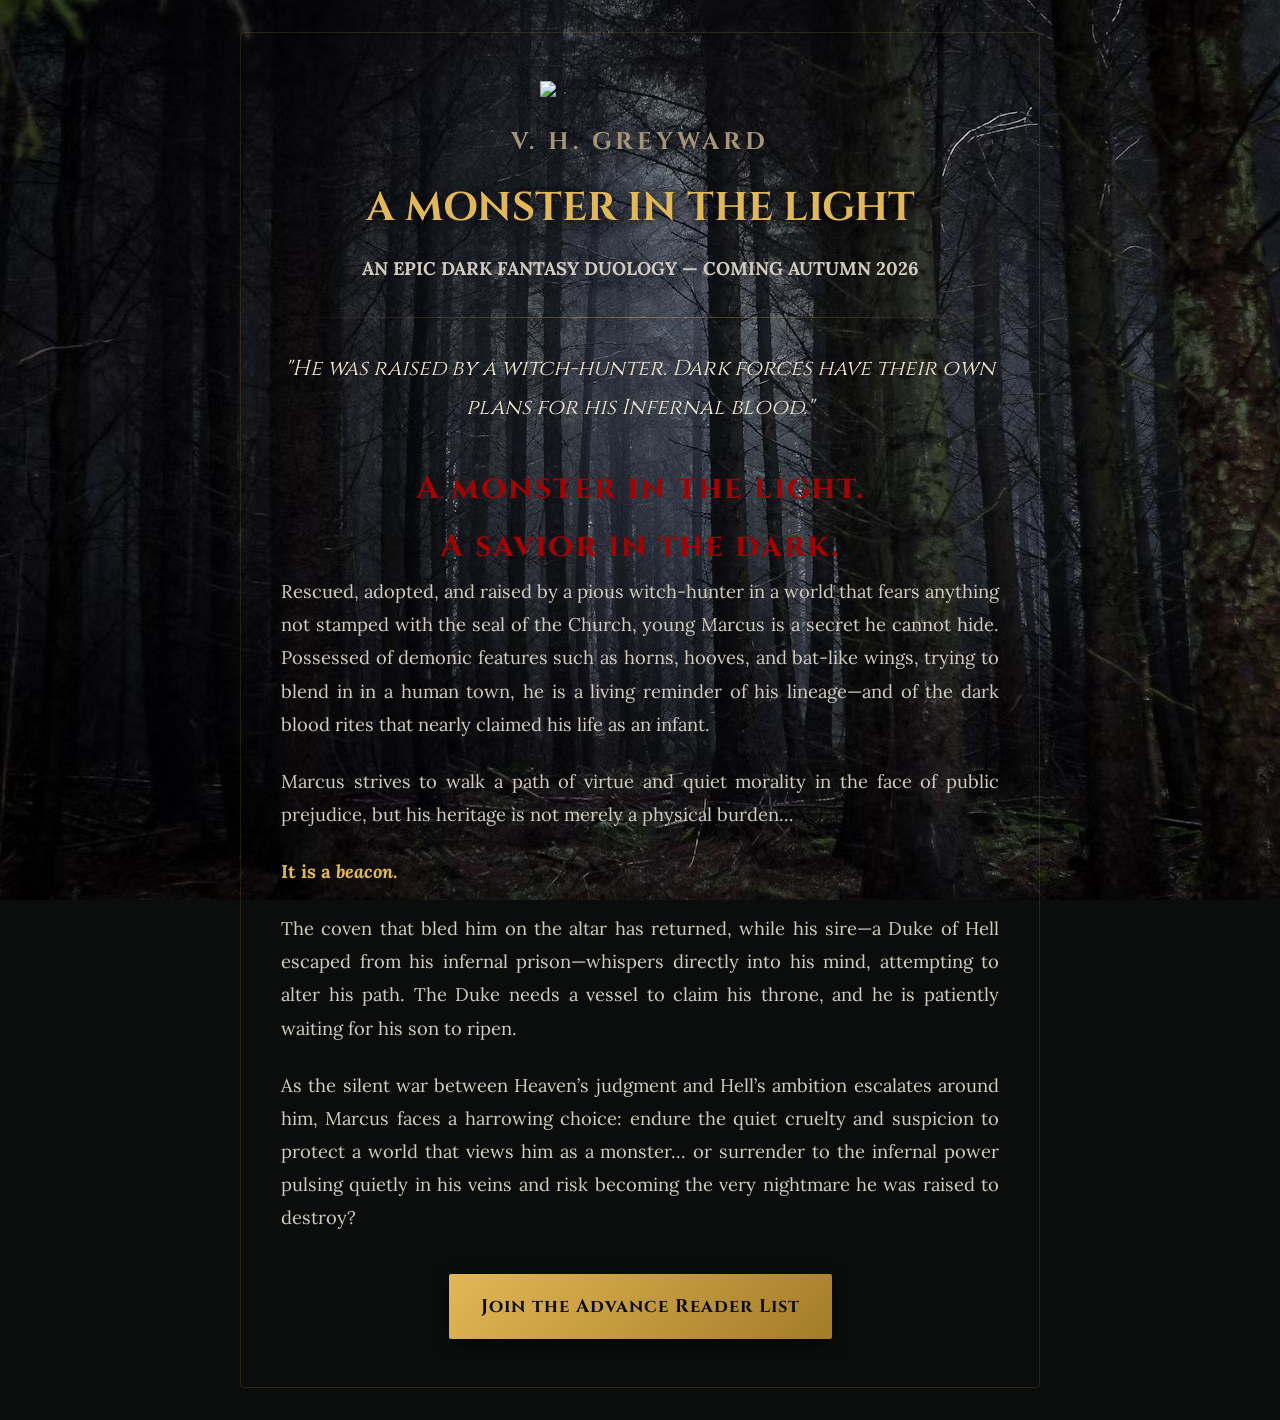
==== index.html @ 15eb82e4 "Update index.html" ====
<!DOCTYPE html>
<html lang="en">
<head>
    <meta charset="UTF-8">
    <meta name="viewport" content="width=device-width, initial-scale=1.0">
    <title>V. H. Greyward | A Monster in the Light</title>
    <link rel="stylesheet" href="style.css">
    <link rel="preconnect" href="https://fonts.googleapis.com">
    <link rel="preconnect" href="https://fonts.gstatic.com" crossorigin>
    <link href="https://fonts.googleapis.com/css2?family=Cinzel:wght@500;700&family=Lora:ital,wght@0,400;0,600;1,400&display=swap" rel="stylesheet">
</head>
<body>

    <div class="overlay"></div>

    <main class="container">
        <header class="site-header">
            <img src="images/crescent_moon.png" class="header-logo">
            <h1 class="author-name">V. H. GREYWARD</h1>
            <h2 class="book-title">A MONSTER IN THE LIGHT</h2>
            <p class="subtitle-tagline"><strong>AN EPIC DARK FANTASY DUOLOGY &mdash; COMING AUTUMN 2026</strong></p>
        </header>

        <hr class="divider">

        <section class="hero-hook">
            <blockquote>"He was raised by a witch-hunter. Dark forces have their own plans for his Infernal blood."</blockquote>
        </section>

        <blockquote class="blurb-header">
    <strong>A monster in the light.<br>A savior in the dark.</strong>
</blockquote>
        <article class="blurb-content">
            <p class="lead-p">
                Rescued, adopted, and raised by a pious witch-hunter in a world that fears anything not stamped with the seal of the Church, young Marcus is a secret he cannot hide. Possessed of demonic features such as horns, hooves, and bat-like wings, trying to blend in in a human town, he is a living reminder of his lineage—and of the dark blood rites that nearly claimed his life as an infant.
            </p>

            <p>
                Marcus strives to walk a path of virtue and quiet morality in the face of public prejudice, but his heritage is not merely a physical burden...
            </p>

            <p>
                <strong>It is a <em>beacon</em>.</strong>
            </p>    

            <p>
                The coven that bled him on the altar has returned, while his sire—a Duke of Hell escaped from his infernal prison—whispers directly into his mind, attempting to alter his path. The Duke needs a vessel to claim his throne, and he is patiently waiting for his son to ripen.
            </p>

            <p class="climax-p">
                As the silent war between Heaven’s judgment and Hell’s ambition escalates around him, Marcus faces a harrowing choice: endure the quiet cruelty and suspicion to protect a world that views him as a monster... or surrender to the infernal power pulsing quietly in his veins and risk becoming the very nightmare he was raised to destroy?
            </p>
        </article>

        <section class="cta-section">
            <a href="#newsletter" class="btn-primary">Join the Advance Reader List</a>
        </section>
    </main>

</body>
</html>
---- style.css ----
/* RESET & BASE STYLES */
* {
    margin: 0;
    padding: 0;
    box-sizing: border-box;
}

.header-logo {
    max-width: 200px; /* Adjust size up or down to your preference */
    height: auto;
    display: block;
    margin: 0 auto 1.5rem auto; /* Centers the image and adds space below it */
}

body {
    background-color: #0b0d0c;
    /* Swap background-image URL with your own subtle stone or dark parchment texture */
    background-image: url('images/dark_forest.jpg');
    background-position: center;
    background-repeat: no-repeat
    background-size: cover;
    background-attachment: fixed;
    color: #d1ccbf;
    font-family: 'Lora', serif;
    font-size: 1.15rem;
    line-height: 1.8;
    padding: 2rem 1rem;
}

.container {
    max-width: 800px;
    margin: 0 auto;
    background: transparent;
    border: 1px solid rgba(212, 175, 55, 0.15);
    box-shadow: none;
    padding: 3rem 2.5rem;
    border-radius: 4px;
    text-align: center;
}

/* TYPOGRAPHY */
.author-name {
    font-family: 'Cinzel', serif;
    font-size: 1.5rem;
    letter-spacing: 4px;
    color: #a39575;
    margin-top: 1rem;
}

.book-title {
    font-family: 'Cinzel', serif;
    font-size: 2.5rem;
    color: #e2b755; /* Warm Antique Gold */
    text-shadow: 0 2px 10px rgba(0,0,0,0.7);
    margin: 0.5rem 0;
}

.blurb-header {
    font-family: 'Cinzel', serif;
    font-size: 2.00rem;
    letter-spacing: 2px;
    color: #a70000;
}

.emblem {
    max-width: 90px;
    height: auto;
    filter: drop-shadow(0 0 8px rgba(226, 183, 85, 0.2));
}

.divider {
    border: 0;
    height: 1px;
    background: linear-gradient(to right, transparent, rgba(226, 183, 85, 0.4), transparent);
    margin: 2rem auto;
}

/* HERO HOOK */
.hero-hook blockquote {
    font-family: 'Cinzel', serif;
    font-size: 1.35rem;
    color: #f1e6cf;
    font-style: italic;
    margin-bottom: 2rem;
}

/* BLURB TEXT */
.blurb-content p {
    margin-bottom: 1.5rem;
    text-align: justify;
    text-justify: inter-word;
}

.blurb-content strong {
    color: #e2b755;
}

/* CALL TO ACTION */
.cta-section {
    margin-top: 2.5rem;
}

.btn-primary {
    display: inline-block;
    font-family: 'Cinzel', serif;
    text-decoration: none;
    color: #0b0d0c;
    background: linear-gradient(135deg, #e2b755 0%, #a37c27 100%);
    padding: 1rem 2rem;
    font-weight: 700;
    letter-spacing: 1px;
    border-radius: 2px;
    transition: all 0.3s ease;
    box-shadow: 0 4px 15px rgba(0,0,0,0.5);
}

.btn-primary:hover {
    background: linear-gradient(135deg, #f3ca6a 0%, #b88d32 100%);
    transform: translateY(-2px);
    box-shadow: 0 6px 20px rgba(226, 183, 85, 0.3);
}

/* RESPONSIVE DESIGN */
@media (max-width: 600px) {
    .container { padding: 1.5rem; }
    .book-title { font-size: 1.8rem; }
    .hero-hook blockquote { font-size: 1.1rem; }
    .blurb-content p { text-align: left; }
}
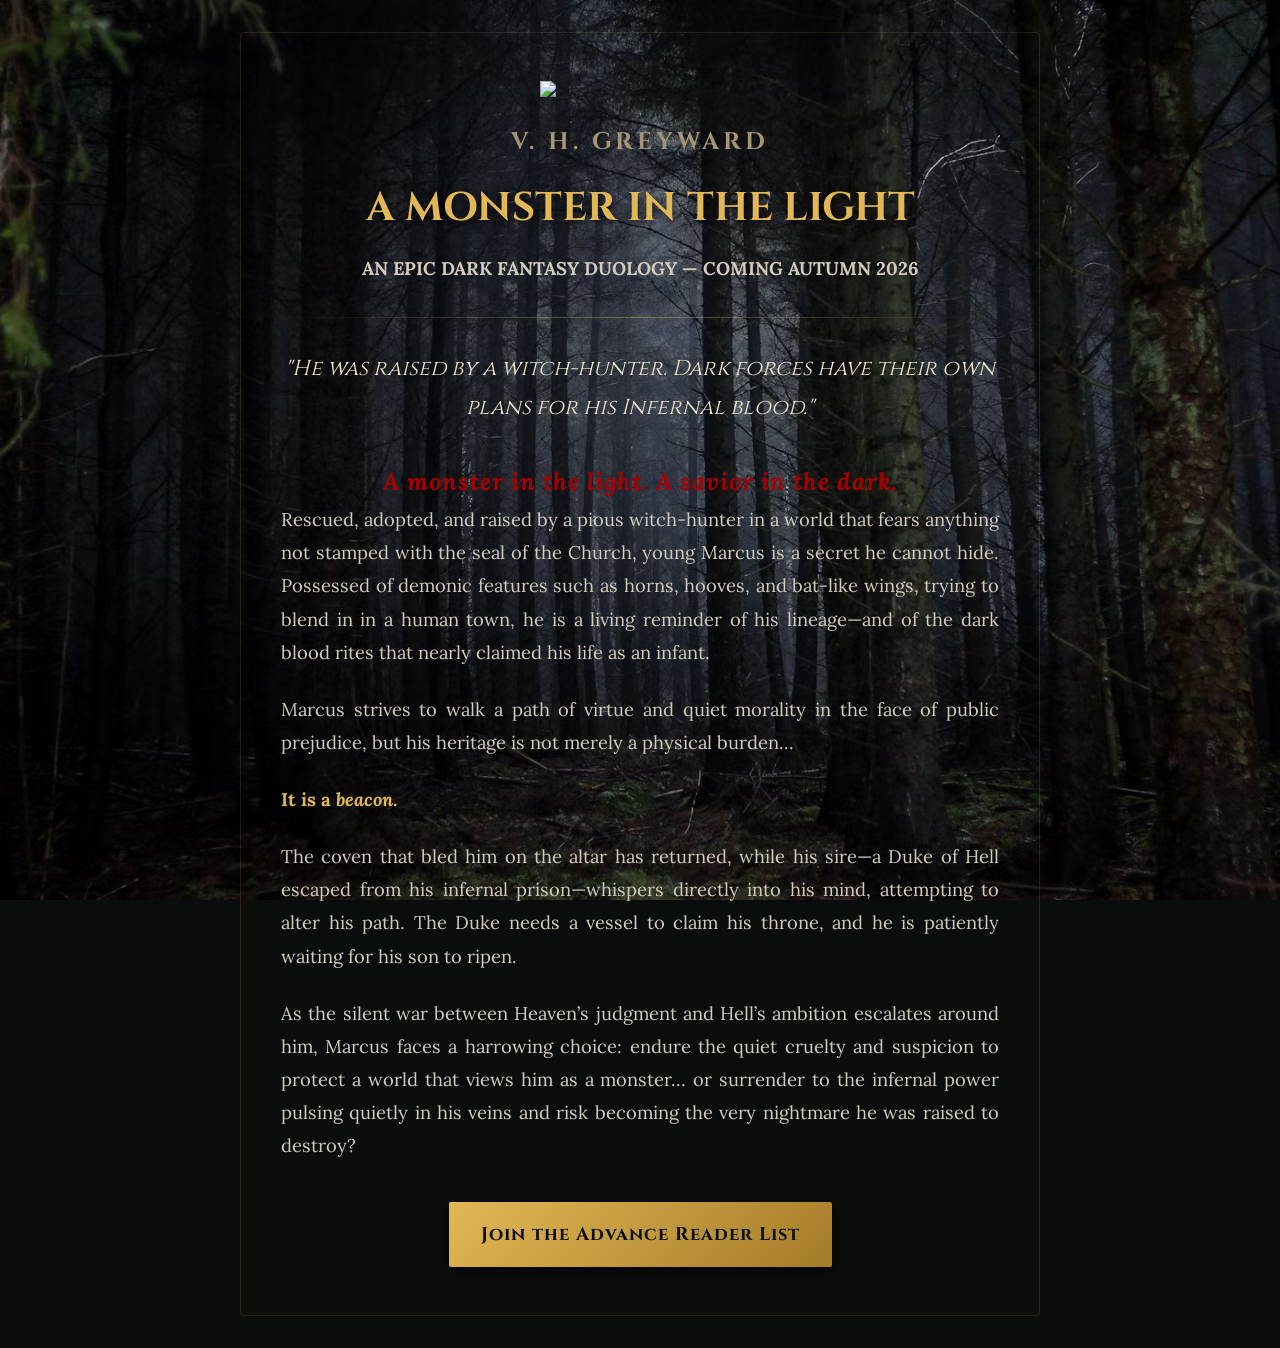
==== commit 63208f0a: "Update index.html" ====
--- a/index.html
+++ b/index.html
@@ -28,7 +28,7 @@
         </section>
 
         <blockquote class="blurb-header">
-    <strong>A monster in the light.<br>A savior in the dark.</strong>
+    <strong>A monster in the light. A savior in the dark.</strong>
 </blockquote>
         <article class="blurb-content">
             <p class="lead-p">
--- a/style.css
+++ b/style.css
@@ -17,7 +17,7 @@
     /* Swap background-image URL with your own subtle stone or dark parchment texture */
     background-image: url('images/dark_forest.jpg');
     background-position: center;
-    background-repeat: no-repeat
+    background-repeat: no-repeat;
     background-size: cover;
     background-attachment: fixed;
     color: #d1ccbf;
@@ -56,10 +56,12 @@
 }
 
 .blurb-header {
-    font-family: 'Cinzel', serif;
-    font-size: 2.00rem;
-    letter-spacing: 2px;
+    font-family: 'Lora', serif;
+    font-size: 1.50rem;
+    font-style: italic;
+    letter-spacing: 1px;
     color: #a70000;
+    text-transform: none !important;
 }
 
 .emblem {
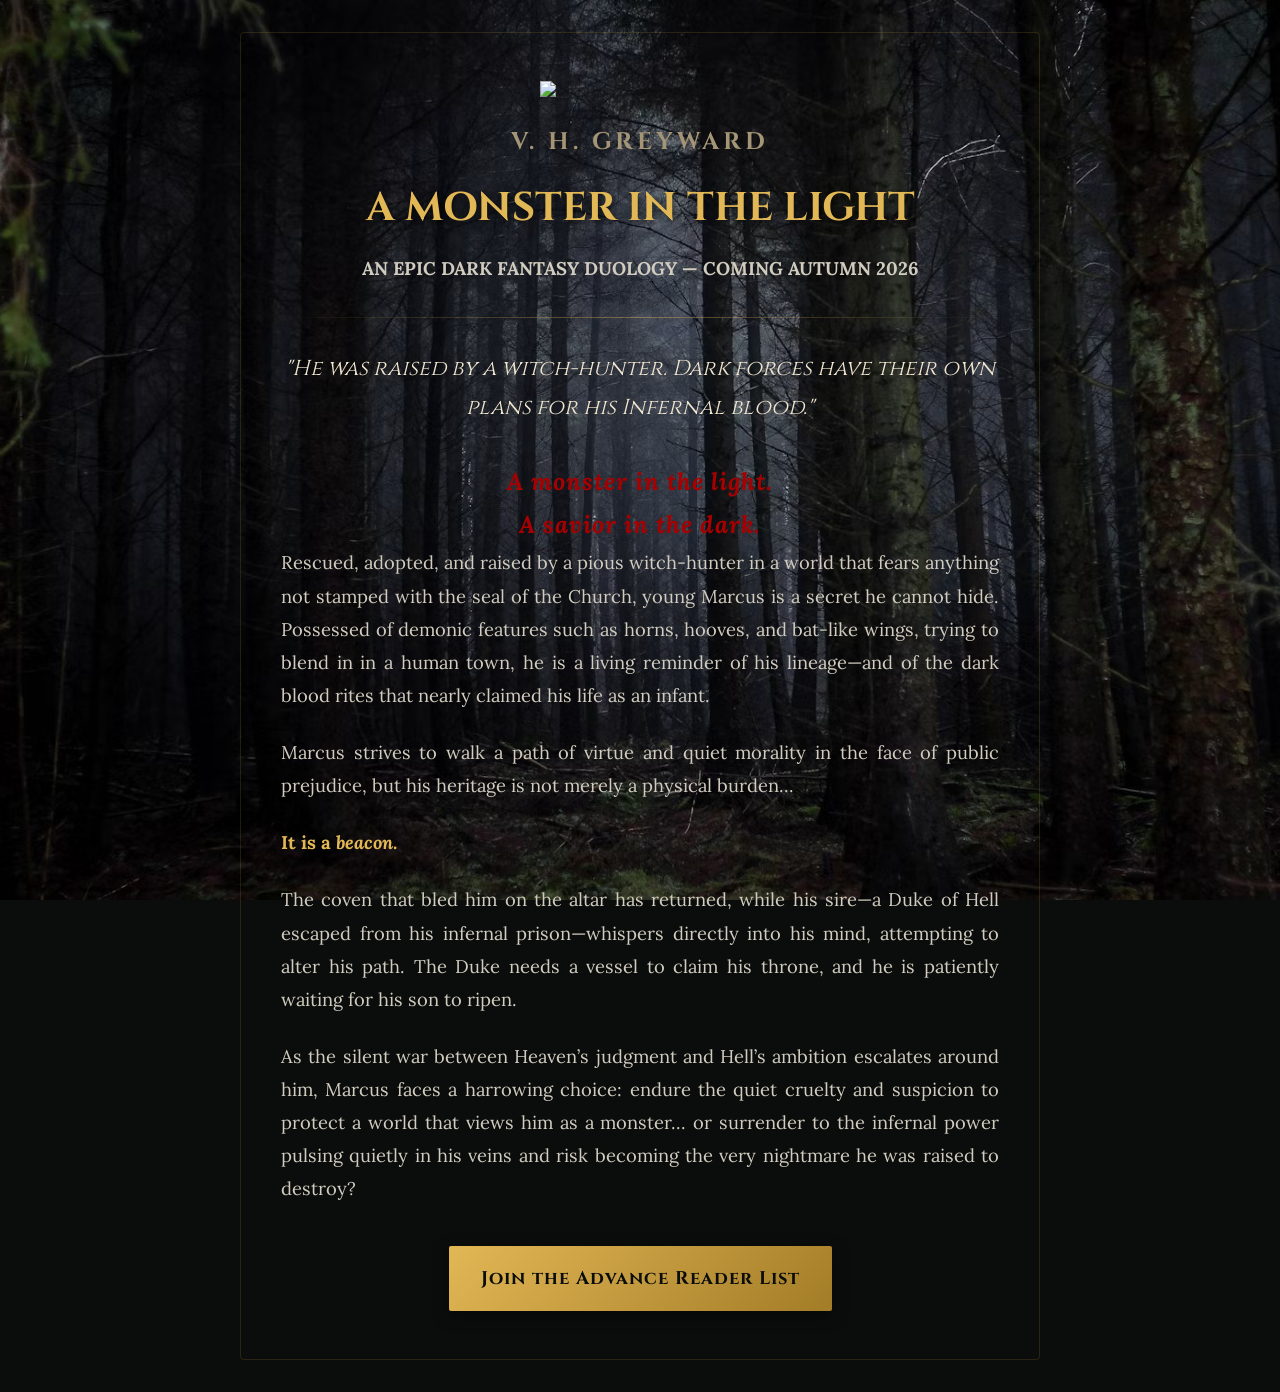
==== commit f1e598cc: "Update index.html" ====
--- a/index.html
+++ b/index.html
@@ -28,7 +28,7 @@
         </section>
 
         <blockquote class="blurb-header">
-    <strong>A monster in the light. A savior in the dark.</strong>
+    <strong>A monster in the light.<br>A savior in the dark.</strong>
 </blockquote>
         <article class="blurb-content">
             <p class="lead-p">
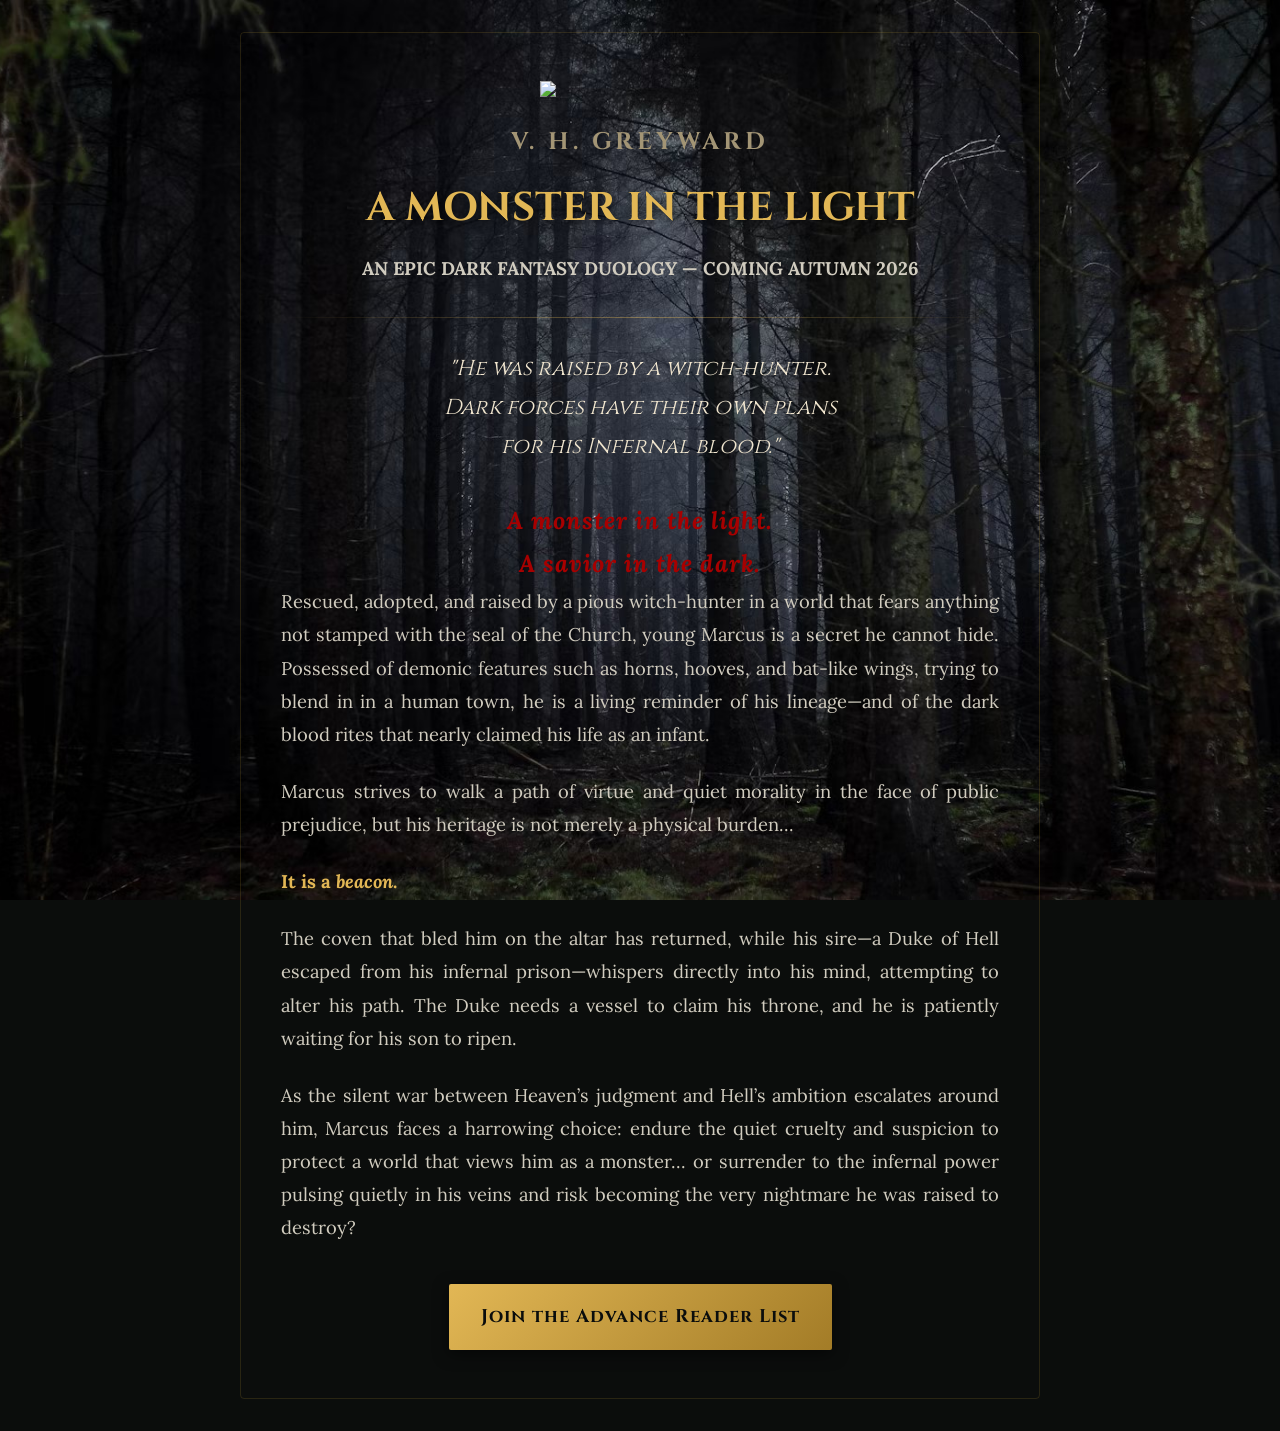
==== commit df723723: "Update index.html" ====
--- a/index.html
+++ b/index.html
@@ -24,7 +24,7 @@
         <hr class="divider">
 
         <section class="hero-hook">
-            <blockquote>"He was raised by a witch-hunter. Dark forces have their own plans for his Infernal blood."</blockquote>
+            <blockquote>"He was raised by a witch-hunter.<br>Dark forces have their own plans<br>for his Infernal blood."</blockquote>
         </section>
 
         <blockquote class="blurb-header">
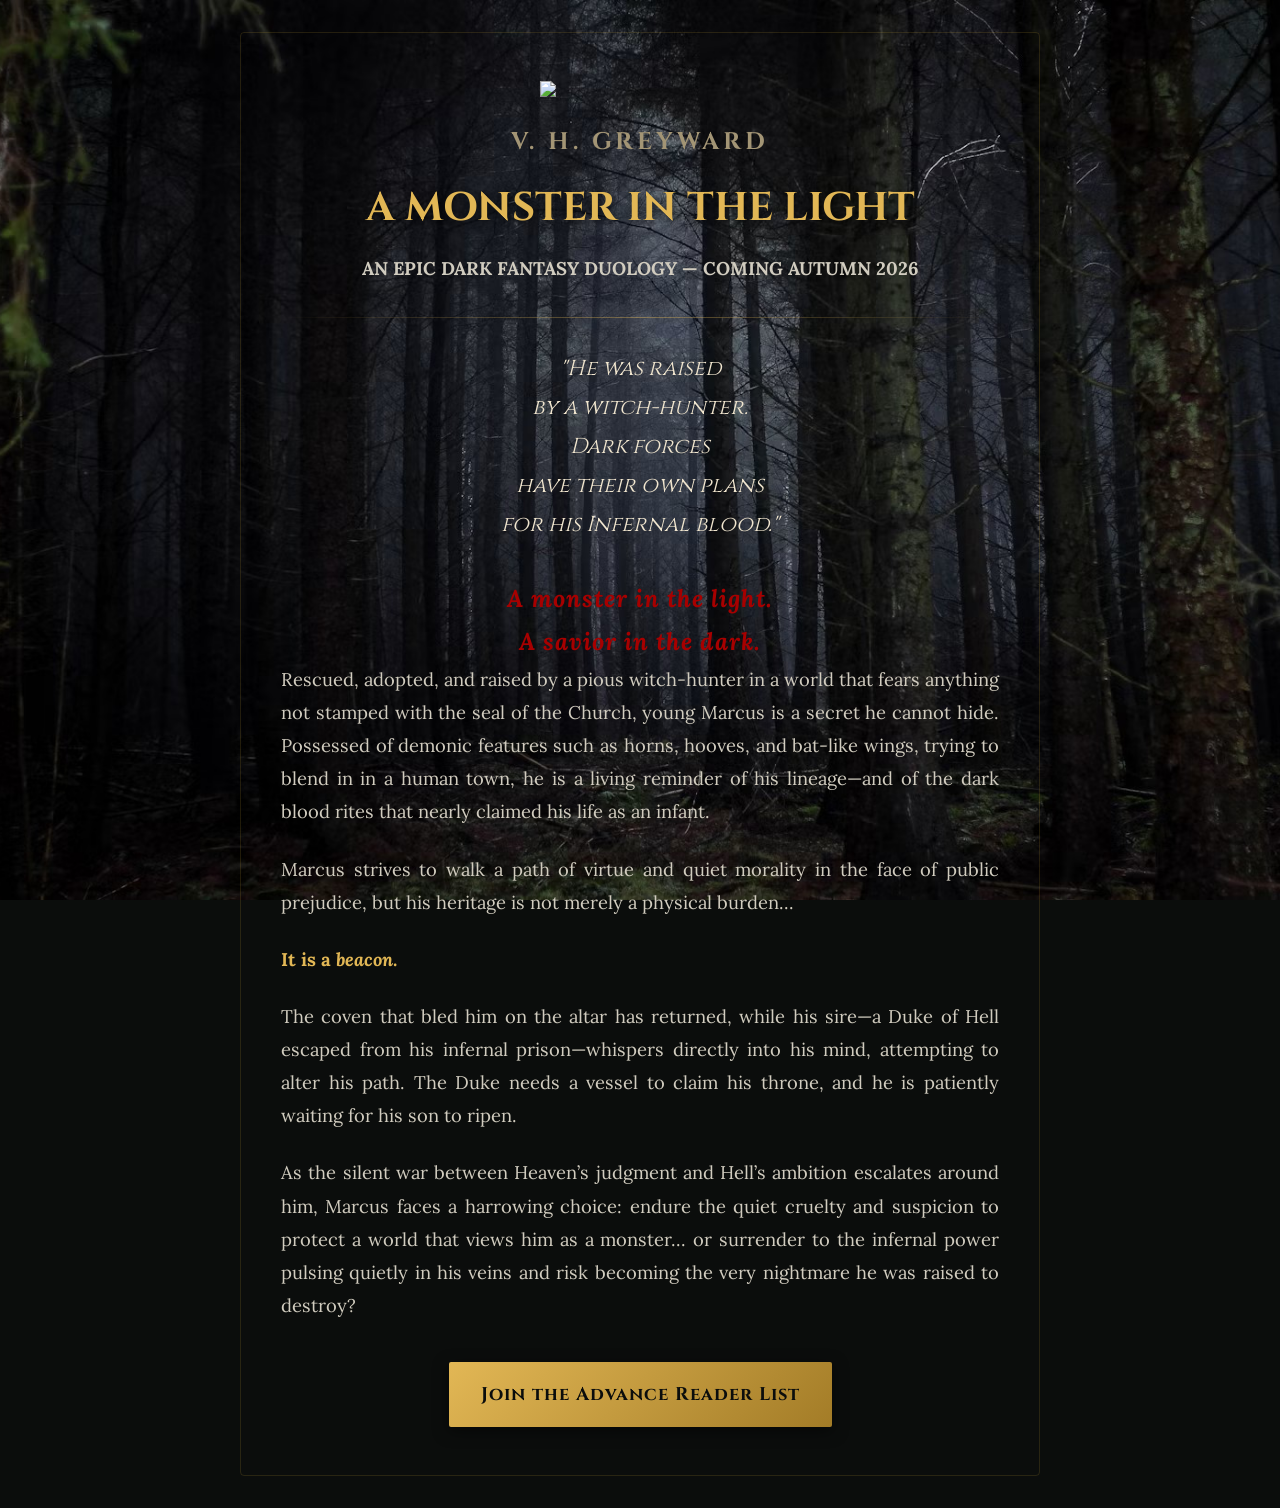
==== commit 5013191b: "Update index.html" ====
--- a/index.html
+++ b/index.html
@@ -24,7 +24,7 @@
         <hr class="divider">
 
         <section class="hero-hook">
-            <blockquote>"He was raised by a witch-hunter.<br>Dark forces have their own plans<br>for his Infernal blood."</blockquote>
+            <blockquote>"He was raised<br>by a witch-hunter.<br>Dark forces<br>have their own plans<br>for his Infernal blood."</blockquote>
         </section>
 
         <blockquote class="blurb-header">
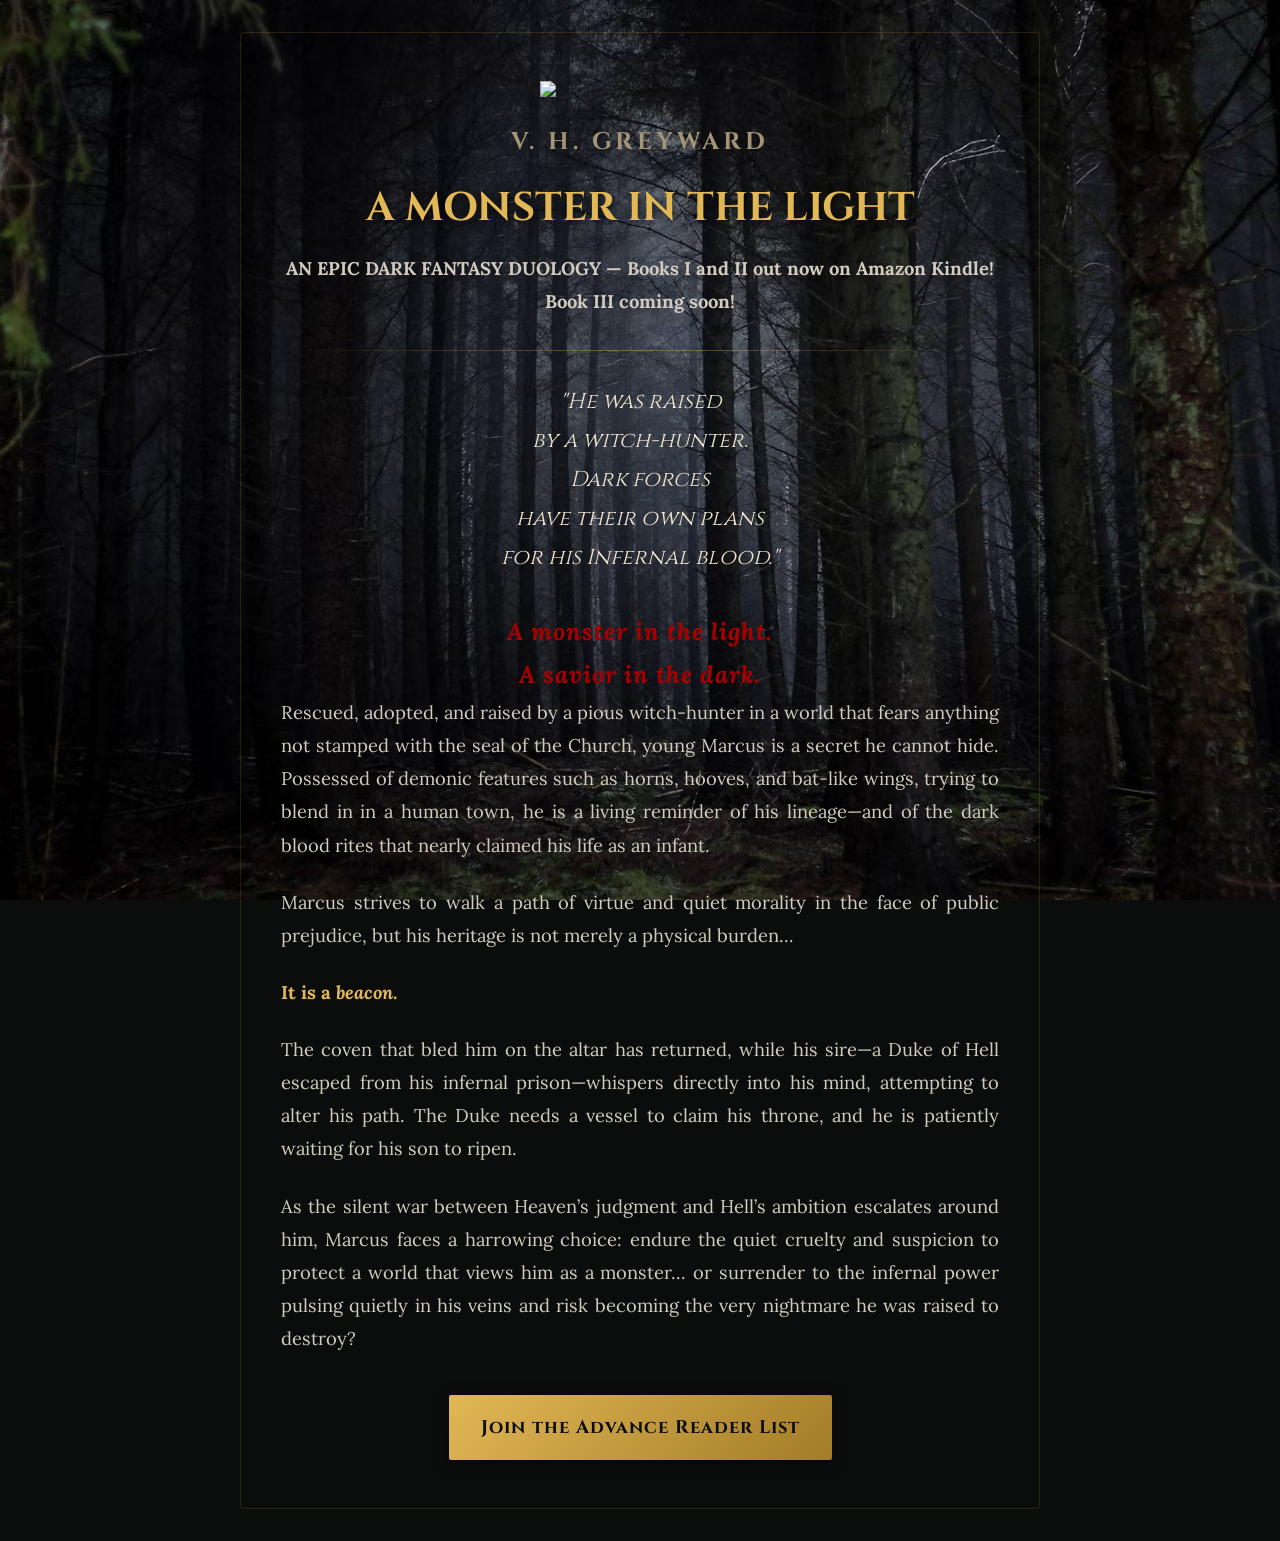
==== commit 7d3cf133: "Add files via upload" ====
--- a/index.html
+++ b/index.html
@@ -1,61 +1,61 @@
-<!DOCTYPE html>
-<html lang="en">
-<head>
-    <meta charset="UTF-8">
-    <meta name="viewport" content="width=device-width, initial-scale=1.0">
-    <title>V. H. Greyward | A Monster in the Light</title>
-    <link rel="stylesheet" href="style.css">
-    <link rel="preconnect" href="https://fonts.googleapis.com">
-    <link rel="preconnect" href="https://fonts.gstatic.com" crossorigin>
-    <link href="https://fonts.googleapis.com/css2?family=Cinzel:wght@500;700&family=Lora:ital,wght@0,400;0,600;1,400&display=swap" rel="stylesheet">
-</head>
-<body>
-
-    <div class="overlay"></div>
-
-    <main class="container">
-        <header class="site-header">
-            <img src="images/crescent_moon.png" class="header-logo">
-            <h1 class="author-name">V. H. GREYWARD</h1>
-            <h2 class="book-title">A MONSTER IN THE LIGHT</h2>
-            <p class="subtitle-tagline"><strong>AN EPIC DARK FANTASY DUOLOGY &mdash; COMING AUTUMN 2026</strong></p>
-        </header>
-
-        <hr class="divider">
-
-        <section class="hero-hook">
-            <blockquote>"He was raised<br>by a witch-hunter.<br>Dark forces<br>have their own plans<br>for his Infernal blood."</blockquote>
-        </section>
-
-        <blockquote class="blurb-header">
-    <strong>A monster in the light.<br>A savior in the dark.</strong>
-</blockquote>
-        <article class="blurb-content">
-            <p class="lead-p">
-                Rescued, adopted, and raised by a pious witch-hunter in a world that fears anything not stamped with the seal of the Church, young Marcus is a secret he cannot hide. Possessed of demonic features such as horns, hooves, and bat-like wings, trying to blend in in a human town, he is a living reminder of his lineage—and of the dark blood rites that nearly claimed his life as an infant.
-            </p>
-
-            <p>
-                Marcus strives to walk a path of virtue and quiet morality in the face of public prejudice, but his heritage is not merely a physical burden...
-            </p>
-
-            <p>
-                <strong>It is a <em>beacon</em>.</strong>
-            </p>    
-
-            <p>
-                The coven that bled him on the altar has returned, while his sire—a Duke of Hell escaped from his infernal prison—whispers directly into his mind, attempting to alter his path. The Duke needs a vessel to claim his throne, and he is patiently waiting for his son to ripen.
-            </p>
-
-            <p class="climax-p">
-                As the silent war between Heaven’s judgment and Hell’s ambition escalates around him, Marcus faces a harrowing choice: endure the quiet cruelty and suspicion to protect a world that views him as a monster... or surrender to the infernal power pulsing quietly in his veins and risk becoming the very nightmare he was raised to destroy?
-            </p>
-        </article>
-
-        <section class="cta-section">
-            <a href="#newsletter" class="btn-primary">Join the Advance Reader List</a>
-        </section>
-    </main>
-
-</body>
-</html>
+<!DOCTYPE html>
+<html lang="en">
+<head>
+    <meta charset="UTF-8">
+    <meta name="viewport" content="width=device-width, initial-scale=1.0">
+    <title>V. H. Greyward | A Monster in the Light</title>
+    <link rel="stylesheet" href="style.css">
+    <link rel="preconnect" href="https://fonts.googleapis.com">
+    <link rel="preconnect" href="https://fonts.gstatic.com" crossorigin>
+    <link href="https://fonts.googleapis.com/css2?family=Cinzel:wght@500;700&family=Lora:ital,wght@0,400;0,600;1,400&display=swap" rel="stylesheet">
+</head>
+<body>
+
+    <div class="overlay"></div>
+
+    <main class="container">
+        <header class="site-header">
+            <img src="images/crescent_moon.png" class="header-logo">
+            <h1 class="author-name">V. H. GREYWARD</h1>
+            <h2 class="book-title">A MONSTER IN THE LIGHT</h2>
+            <p class="subtitle-tagline"><strong>AN EPIC DARK FANTASY DUOLOGY &mdash; Books I and II out now on Amazon Kindle! Book III coming soon!</strong></p>
+        </header>
+
+        <hr class="divider">
+
+        <section class="hero-hook">
+            <blockquote>"He was raised<br>by a witch-hunter.<br>Dark forces<br>have their own plans<br>for his Infernal blood."</blockquote>
+        </section>
+
+        <blockquote class="blurb-header">
+    <strong>A monster in the light.<br>A savior in the dark.</strong>
+</blockquote>
+        <article class="blurb-content">
+            <p class="lead-p">
+                Rescued, adopted, and raised by a pious witch-hunter in a world that fears anything not stamped with the seal of the Church, young Marcus is a secret he cannot hide. Possessed of demonic features such as horns, hooves, and bat-like wings, trying to blend in in a human town, he is a living reminder of his lineage—and of the dark blood rites that nearly claimed his life as an infant.
+            </p>
+
+            <p>
+                Marcus strives to walk a path of virtue and quiet morality in the face of public prejudice, but his heritage is not merely a physical burden...
+            </p>
+
+            <p>
+                <strong>It is a <em>beacon</em>.</strong>
+            </p>    
+
+            <p>
+                The coven that bled him on the altar has returned, while his sire—a Duke of Hell escaped from his infernal prison—whispers directly into his mind, attempting to alter his path. The Duke needs a vessel to claim his throne, and he is patiently waiting for his son to ripen.
+            </p>
+
+            <p class="climax-p">
+                As the silent war between Heaven’s judgment and Hell’s ambition escalates around him, Marcus faces a harrowing choice: endure the quiet cruelty and suspicion to protect a world that views him as a monster... or surrender to the infernal power pulsing quietly in his veins and risk becoming the very nightmare he was raised to destroy?
+            </p>
+        </article>
+
+        <section class="cta-section">
+            <a href="#newsletter" class="btn-primary">Join the Advance Reader List</a>
+        </section>
+    </main>
+
+</body>
+</html>
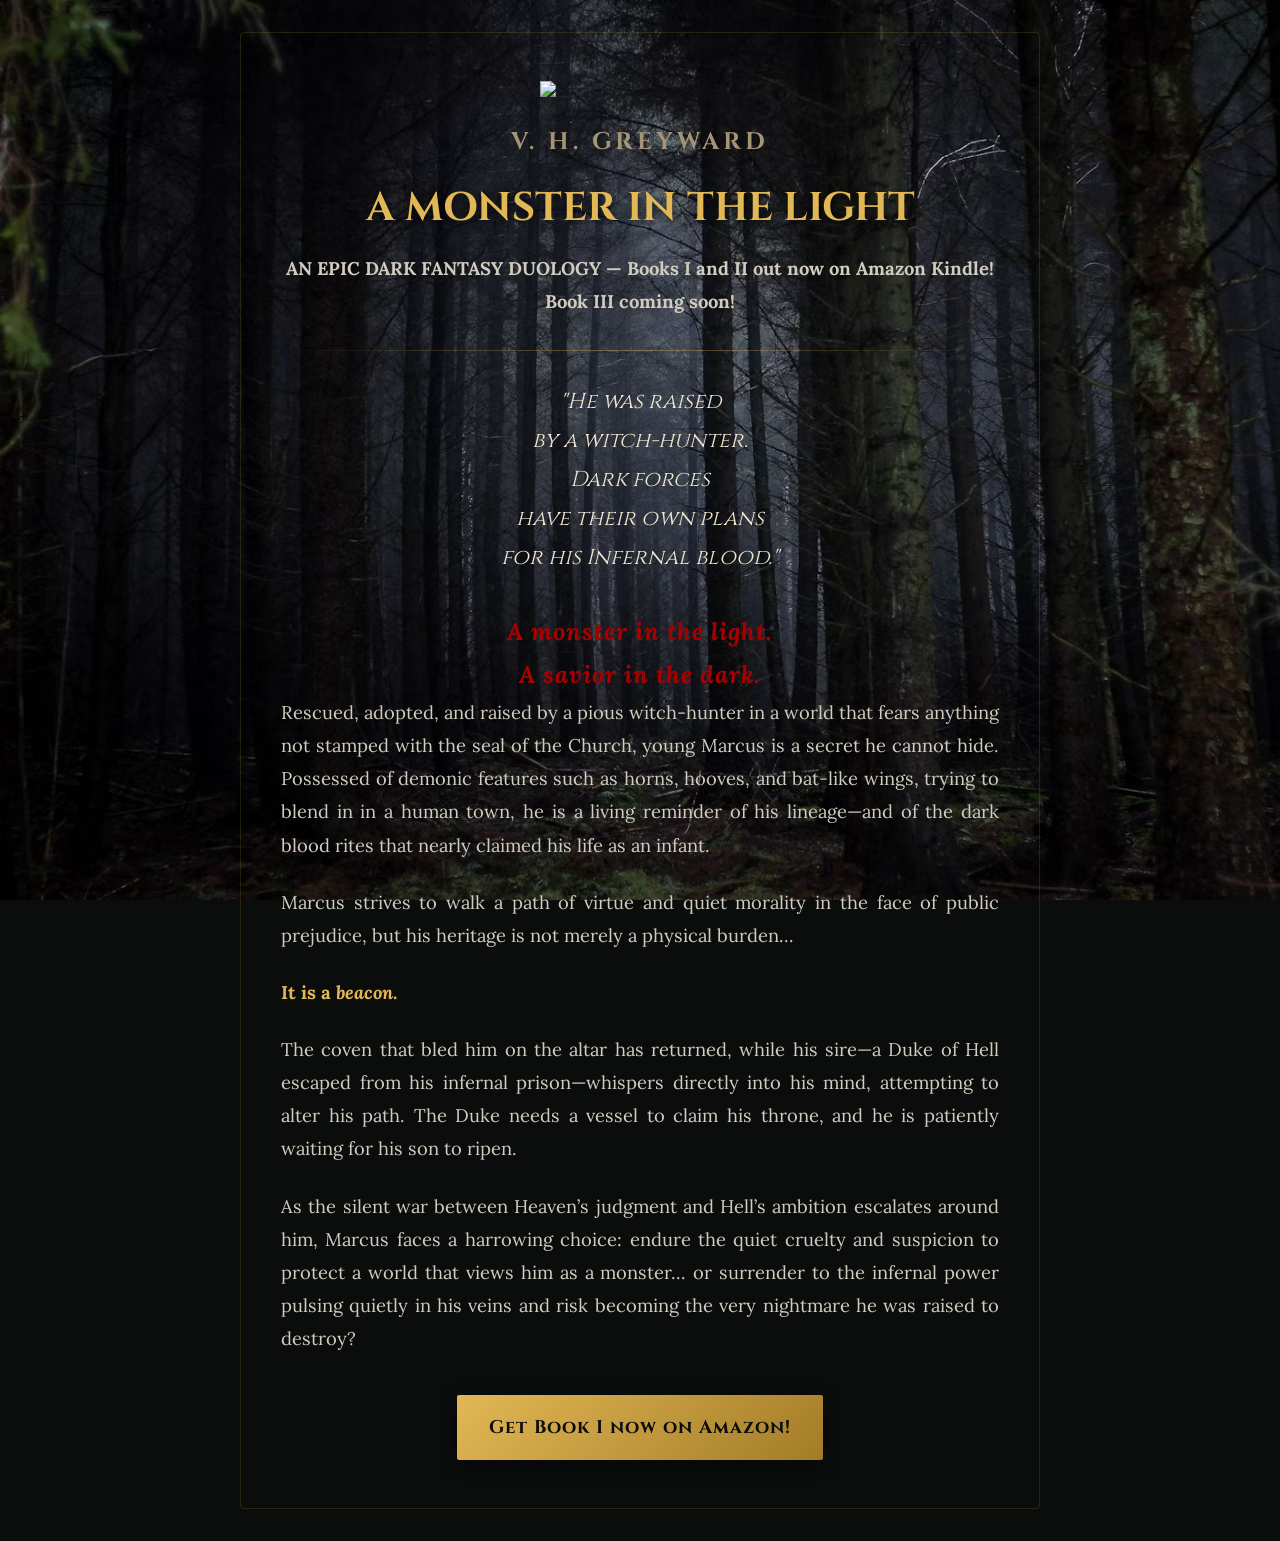
==== commit a2191398: "Add files via upload" ====
--- a/index.html
+++ b/index.html
@@ -53,7 +53,7 @@
         </article>
 
         <section class="cta-section">
-            <a href="#newsletter" class="btn-primary">Join the Advance Reader List</a>
+            <a href="https://www.amazon.com/dp/B0HR1T8H7Q" target="_blank" class="btn-primary">Get Book I now on Amazon!</a>
         </section>
     </main>
 
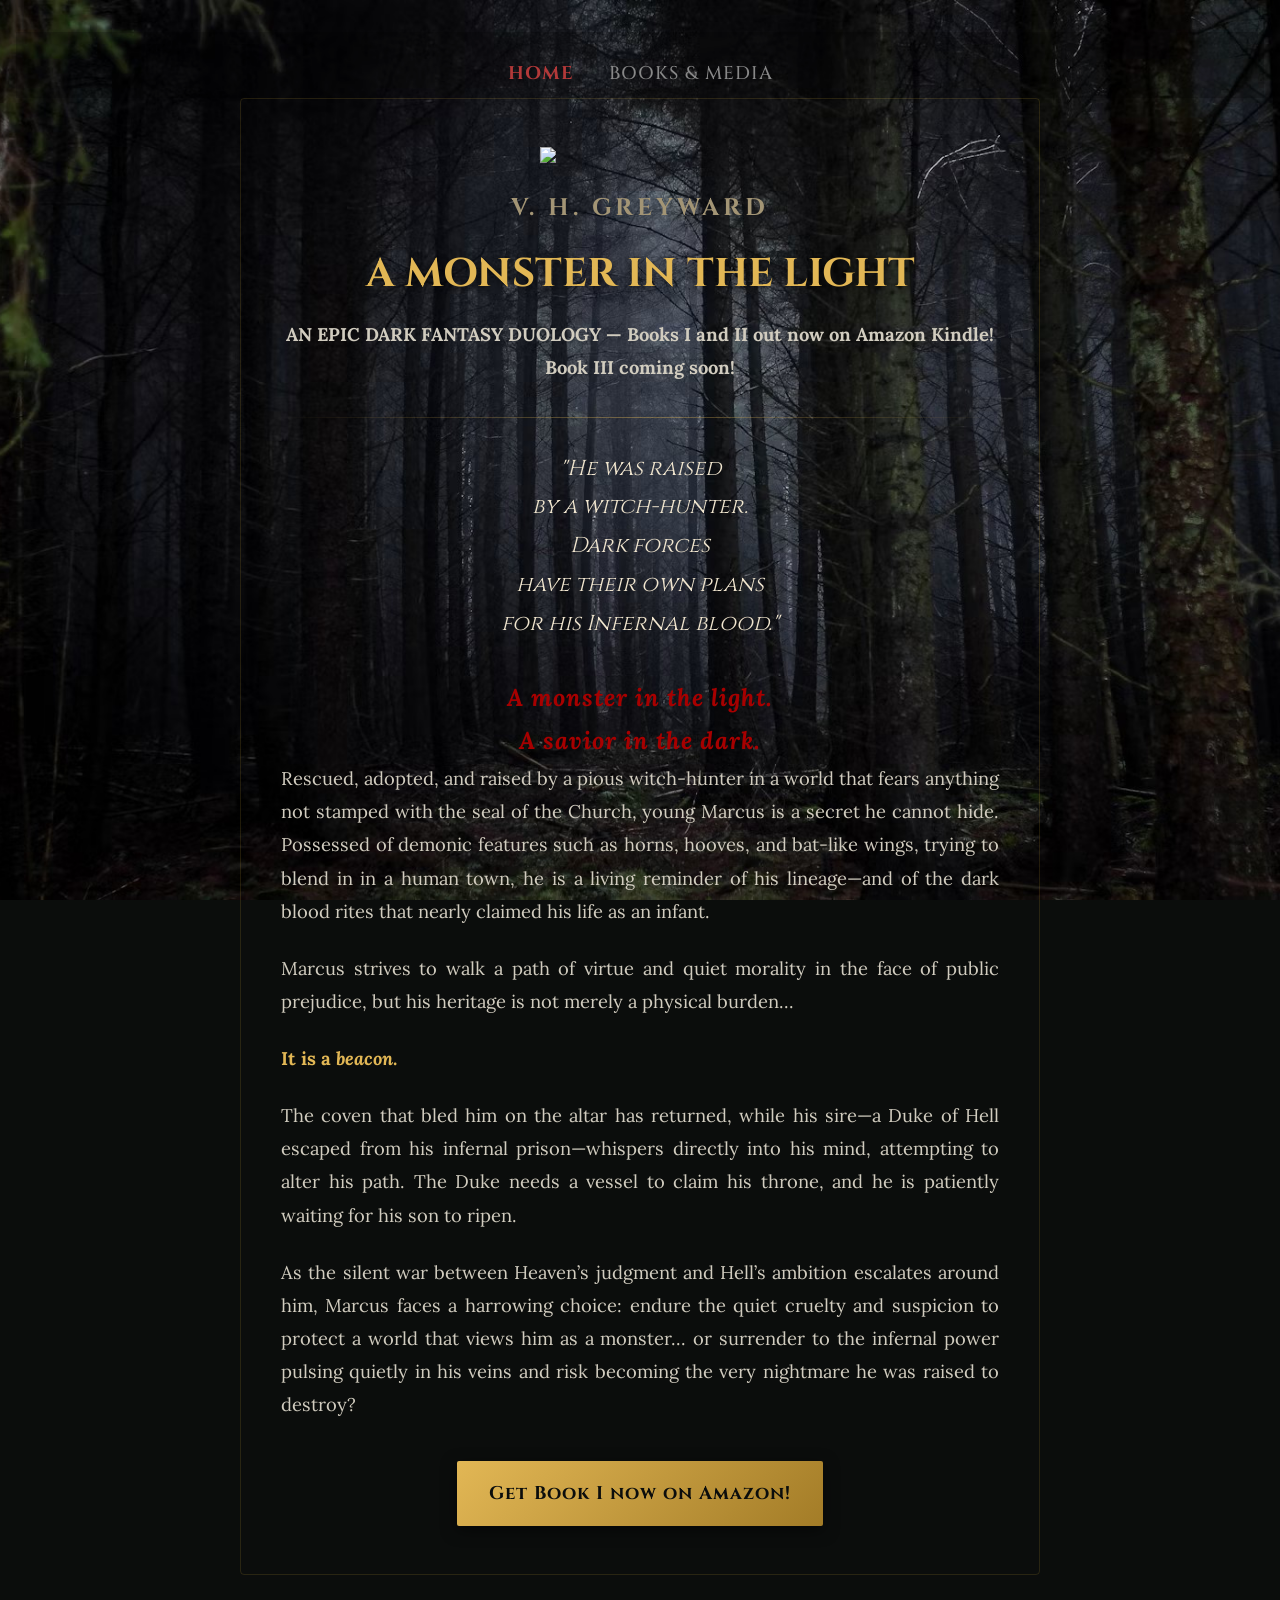
==== commit 22222a7d: "Add files via upload" ====
--- a/index.html
+++ b/index.html
@@ -10,6 +10,12 @@
     <link href="https://fonts.googleapis.com/css2?family=Cinzel:wght@500;700&family=Lora:ital,wght@0,400;0,600;1,400&display=swap" rel="stylesheet">
 </head>
 <body>
+
+    <!-- Site Navigation Menu -->
+    <nav style="text-align: center; padding: 1.5rem 0 0.5rem 0; background-color: rgba(0,0,0,0.2);">
+        <a href="index.html" style="color: #b33939; text-decoration: none; margin: 0 15px; font-family: 'Cinzel', serif; font-weight: 700; text-transform: uppercase; letter-spacing: 1px;">Home</a>
+        <a href="books.html" style="color: #888; text-decoration: none; margin: 0 15px; font-family: 'Cinzel', serif; font-weight: 500; text-transform: uppercase; letter-spacing: 1px;">Books & Media</a>
+    </nav>
 
     <div class="overlay"></div>
 
